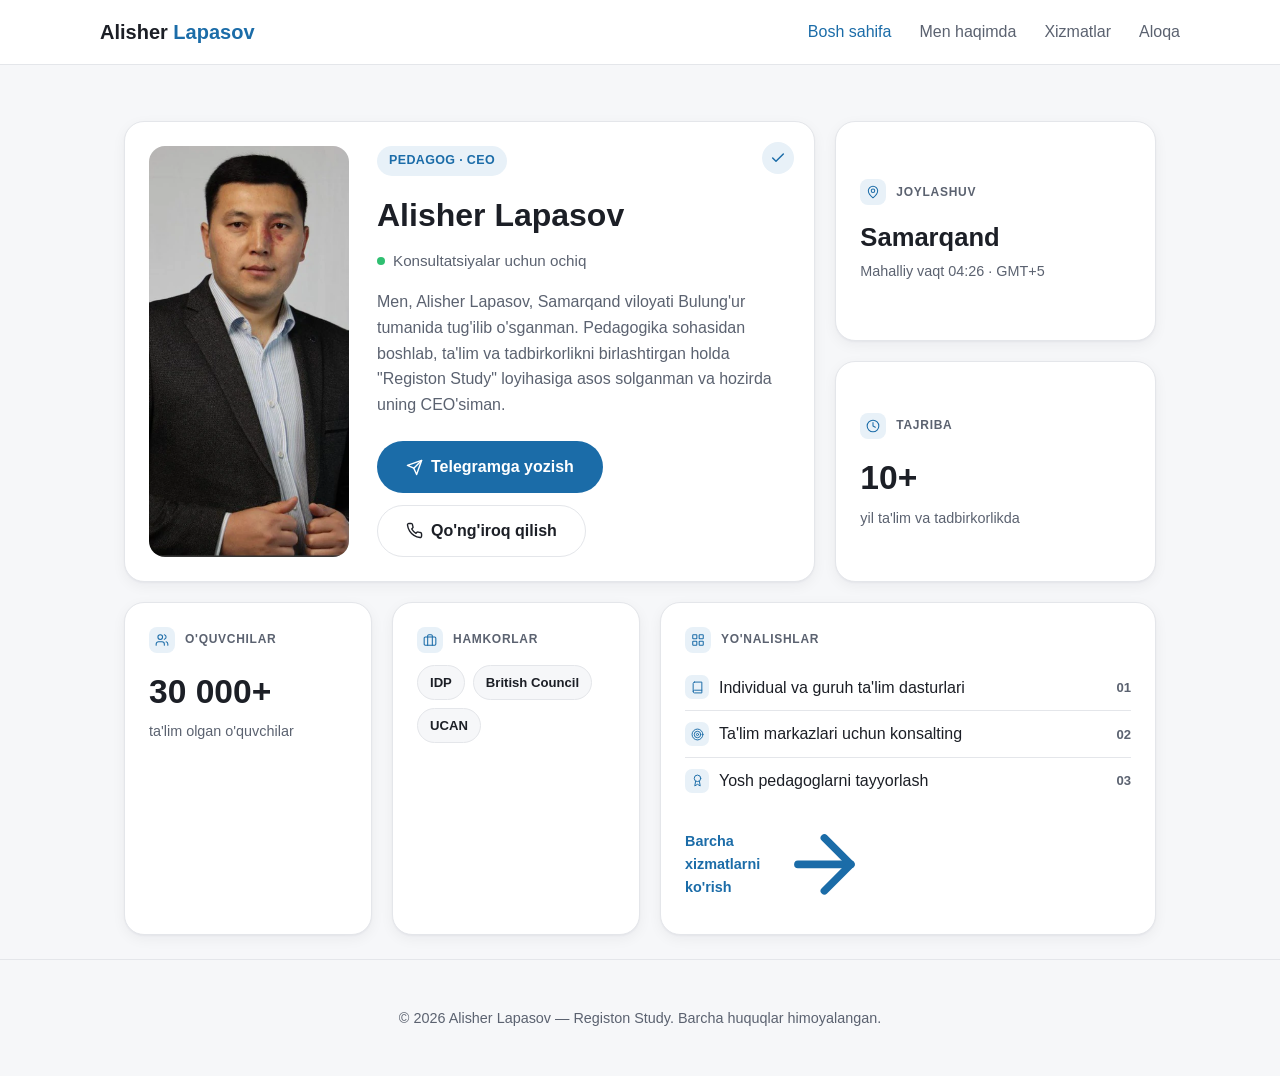
==== index.html @ f61ed065 "Initial commit: Alisher Lapasov portfolio sayti" ====
<!DOCTYPE html>
<html lang="uz">
<head>
  <meta charset="UTF-8" />
  <meta name="viewport" content="width=device-width, initial-scale=1.0" />
  <title>Alisher Lapasov — Registon Study</title>
  <meta name="description" content="Alisher Lapasov — Pedagogdan chiqqan CEO, Registon Study loyihasi asoschisi." />
  <link rel="stylesheet" href="css/style.css" />
</head>
<body>
  <header class="site-header">
    <nav class="container nav">
      <a class="brand" href="index.html">Alisher <span>Lapasov</span></a>
      <button class="nav-toggle" aria-label="Menyu">
        <svg class="icon" viewBox="0 0 24 24" fill="none" stroke="currentColor" stroke-width="2" stroke-linecap="round"><line x1="3" y1="6" x2="21" y2="6"/><line x1="3" y1="12" x2="21" y2="12"/><line x1="3" y1="18" x2="21" y2="18"/></svg>
      </button>
      <ul class="nav-links">
        <li><a href="index.html" class="active">Bosh sahifa</a></li>
        <li><a href="about.html">Men haqimda</a></li>
        <li><a href="services.html">Xizmatlar</a></li>
        <li><a href="contact.html">Aloqa</a></li>
      </ul>
    </nav>
  </header>

  <main>
    <section class="bento-section">
      <div class="container">
        <div class="bento-top">
          <div class="bento-card profile-card">
            <div class="verified-badge">
              <svg viewBox="0 0 24 24" fill="none" stroke="currentColor" stroke-width="2.2" stroke-linecap="round" stroke-linejoin="round"><polyline points="20 6 9 17 4 12"/></svg>
            </div>
            <div class="profile-photo">
              <img src="images/alisher-lapasov.webp" alt="Alisher Lapasov" />
            </div>
            <div class="profile-body">
              <span class="role-pill">Pedagog &middot; CEO</span>
              <h1>Alisher Lapasov</h1>
              <div class="status-line">
                <span class="status-dot"></span>
                Konsultatsiyalar uchun ochiq
              </div>
              <p class="bio">
                Men, Alisher Lapasov, Samarqand viloyati Bulung'ur tumanida tug'ilib o'sganman.
                Pedagogika sohasidan boshlab, ta'lim va tadbirkorlikni birlashtirgan holda
                "Registon Study" loyihasiga asos solganman va hozirda uning CEO'siman.
              </p>
              <div class="profile-actions">
                <a class="btn btn-primary" href="https://t.me/alisherlapasov" target="_blank" rel="noopener">
                  <svg viewBox="0 0 24 24" fill="none" stroke="currentColor" stroke-width="2" stroke-linecap="round" stroke-linejoin="round"><line x1="22" y1="2" x2="11" y2="13"/><polygon points="22 2 15 22 11 13 2 9 22 2"/></svg>
                  Telegramga yozish
                </a>
                <a class="btn btn-secondary" href="tel:+998770442700">
                  <svg viewBox="0 0 24 24" fill="none" stroke="currentColor" stroke-width="2" stroke-linecap="round" stroke-linejoin="round"><path d="M22 16.92v3a2 2 0 0 1-2.18 2 19.79 19.79 0 0 1-8.63-3.07 19.5 19.5 0 0 1-6-6 19.79 19.79 0 0 1-3.07-8.67A2 2 0 0 1 4.11 2h3a2 2 0 0 1 2 1.72c.127.96.361 1.903.7 2.81a2 2 0 0 1-.45 2.11L8.09 9.91a16 16 0 0 0 6 6l1.27-1.27a2 2 0 0 1 2.11-.45c.907.339 1.85.573 2.81.7A2 2 0 0 1 22 16.92z"/></svg>
                  Qo'ng'iroq qilish
                </a>
              </div>
            </div>
          </div>

          <div class="side-stack">
            <div class="bento-card">
              <div class="eyebrow-label">
                <span class="icon-wrap">
                  <svg viewBox="0 0 24 24" fill="none" stroke="currentColor" stroke-width="1.8" stroke-linecap="round" stroke-linejoin="round"><path d="M20 10c0 6-8 12-8 12s-8-6-8-12a8 8 0 0 1 16 0z"/><circle cx="12" cy="10" r="3"/></svg>
                </span>
                Joylashuv
              </div>
              <div class="time-value">Samarqand</div>
              <div class="stat-desc">Mahalliy vaqt <span id="local-time">--:--</span> &middot; GMT+5</div>
            </div>

            <div class="bento-card">
              <div class="eyebrow-label">
                <span class="icon-wrap">
                  <svg viewBox="0 0 24 24" fill="none" stroke="currentColor" stroke-width="1.8" stroke-linecap="round" stroke-linejoin="round"><circle cx="12" cy="12" r="10"/><polyline points="12 6 12 12 16 14"/></svg>
                </span>
                Tajriba
              </div>
              <div class="stat-value">10+</div>
              <div class="stat-desc">yil ta'lim va tadbirkorlikda</div>
            </div>
          </div>
        </div>

        <div class="bento-bottom">
          <div class="bento-card">
            <div class="eyebrow-label">
              <span class="icon-wrap">
                <svg viewBox="0 0 24 24" fill="none" stroke="currentColor" stroke-width="1.8" stroke-linecap="round" stroke-linejoin="round"><path d="M16 21v-2a4 4 0 0 0-4-4H6a4 4 0 0 0-4 4v2"/><circle cx="9" cy="7" r="4"/><path d="M22 21v-2a4 4 0 0 0-3-3.87"/><path d="M16 3.13a4 4 0 0 1 0 7.75"/></svg>
              </span>
              O'quvchilar
            </div>
            <div class="stat-value">30 000+</div>
            <div class="stat-desc">ta'lim olgan o'quvchilar</div>
          </div>

          <div class="bento-card">
            <div class="eyebrow-label">
              <span class="icon-wrap">
                <svg viewBox="0 0 24 24" fill="none" stroke="currentColor" stroke-width="1.8" stroke-linecap="round" stroke-linejoin="round"><rect x="2" y="7" width="20" height="14" rx="2"/><path d="M16 21V5a2 2 0 0 0-2-2h-4a2 2 0 0 0-2 2v16"/></svg>
              </span>
              Hamkorlar
            </div>
            <div class="partner-chips">
              <span>IDP</span>
              <span>British Council</span>
              <span>UCAN</span>
            </div>
          </div>

          <div class="bento-card directions-card">
            <div class="eyebrow-label">
              <span class="icon-wrap">
                <svg viewBox="0 0 24 24" fill="none" stroke="currentColor" stroke-width="1.8" stroke-linecap="round" stroke-linejoin="round"><rect x="3" y="3" width="7" height="7" rx="1"/><rect x="14" y="3" width="7" height="7" rx="1"/><rect x="3" y="14" width="7" height="7" rx="1"/><rect x="14" y="14" width="7" height="7" rx="1"/></svg>
              </span>
              Yo'nalishlar
            </div>
            <ul class="directions-list">
              <li>
                <span class="dir-text">
                  <span class="dir-icon">
                    <svg viewBox="0 0 24 24" fill="none" stroke="currentColor" stroke-width="1.8" stroke-linecap="round" stroke-linejoin="round"><path d="M4 19.5A2.5 2.5 0 0 1 6.5 17H20"/><path d="M6.5 2H20v20H6.5A2.5 2.5 0 0 1 4 19.5v-15A2.5 2.5 0 0 1 6.5 2z"/></svg>
                  </span>
                  Individual va guruh ta'lim dasturlari
                </span>
                <span class="dir-num">01</span>
              </li>
              <li>
                <span class="dir-text">
                  <span class="dir-icon">
                    <svg viewBox="0 0 24 24" fill="none" stroke="currentColor" stroke-width="1.8" stroke-linecap="round" stroke-linejoin="round"><circle cx="12" cy="12" r="10"/><circle cx="12" cy="12" r="6"/><circle cx="12" cy="12" r="2"/></svg>
                  </span>
                  Ta'lim markazlari uchun konsalting
                </span>
                <span class="dir-num">02</span>
              </li>
              <li>
                <span class="dir-text">
                  <span class="dir-icon">
                    <svg viewBox="0 0 24 24" fill="none" stroke="currentColor" stroke-width="1.8" stroke-linecap="round" stroke-linejoin="round"><circle cx="12" cy="8" r="6"/><path d="M15.5 13.5 17 22l-5-3-5 3 1.5-8.5"/></svg>
                  </span>
                  Yosh pedagoglarni tayyorlash
                </span>
                <span class="dir-num">03</span>
              </li>
            </ul>
            <a class="bento-more" href="services.html">
              Barcha xizmatlarni ko'rish
              <svg viewBox="0 0 24 24" fill="none" stroke="currentColor" stroke-width="2" stroke-linecap="round" stroke-linejoin="round"><line x1="5" y1="12" x2="19" y2="12"/><polyline points="12 5 19 12 12 19"/></svg>
            </a>
          </div>
        </div>
      </div>
    </section>
  </main>

  <footer class="site-footer">
    <div class="container">
      <p>&copy; 2026 Alisher Lapasov — Registon Study. Barcha huquqlar himoyalangan.</p>
    </div>
  </footer>

  <script src="js/script.js"></script>
</body>
</html>
---- css/style.css ----
:root {
  --bg: #ffffff;
  --bg-soft: #f6f7f9;
  --text: #1c1f26;
  --text-muted: #5b6270;
  --accent: #1b6ca8;
  --accent-soft: #e8f1f8;
  --border: #e4e6ea;
  --radius: 12px;
  --max-width: 1080px;
}

* {
  box-sizing: border-box;
}

html, body {
  margin: 0;
  padding: 0;
}

body {
  font-family: "Segoe UI", -apple-system, BlinkMacSystemFont, Roboto, Arial, sans-serif;
  background: var(--bg-soft);
  color: var(--text);
  line-height: 1.6;
}

a {
  color: var(--accent);
  text-decoration: none;
}

img {
  max-width: 100%;
  display: block;
}

.container {
  max-width: var(--max-width);
  margin: 0 auto;
  padding: 0 24px;
}

/* Header / nav */
.site-header {
  border-bottom: 1px solid var(--border);
  position: sticky;
  top: 0;
  background: rgba(255, 255, 255, 0.95);
  backdrop-filter: blur(6px);
  z-index: 100;
}

.nav {
  display: flex;
  align-items: center;
  justify-content: space-between;
  padding: 16px 0;
}

.brand {
  font-weight: 700;
  font-size: 1.25rem;
  color: var(--text);
}

.brand span {
  color: var(--accent);
}

.nav-links {
  display: flex;
  gap: 28px;
  list-style: none;
  margin: 0;
  padding: 0;
}

.nav-links a {
  color: var(--text-muted);
  font-weight: 500;
  transition: color 0.2s;
}

.nav-links a:hover,
.nav-links a.active {
  color: var(--accent);
}

.nav-toggle {
  display: none;
  align-items: center;
  justify-content: center;
  background: none;
  border: none;
  cursor: pointer;
  color: var(--text);
  padding: 4px;
}

.icon {
  width: 22px;
  height: 22px;
  flex-shrink: 0;
}

/* Hero */
.hero {
  padding: 96px 0 72px;
  text-align: center;
}

.hero-eyebrow {
  display: inline-block;
  background: var(--accent-soft);
  color: var(--accent);
  font-weight: 600;
  font-size: 0.85rem;
  padding: 6px 14px;
  border-radius: 999px;
  margin-bottom: 20px;
}

.hero h1 {
  font-size: clamp(2.2rem, 5vw, 3.4rem);
  margin: 0 0 12px;
  letter-spacing: -0.02em;
}

.hero .subtitle {
  font-size: 1.25rem;
  color: var(--text-muted);
  margin-bottom: 32px;
}

.hero-actions {
  display: flex;
  gap: 16px;
  justify-content: center;
  flex-wrap: wrap;
}

.btn {
  display: inline-flex;
  align-items: center;
  gap: 8px;
  padding: 12px 28px;
  border-radius: 999px;
  font-weight: 600;
  border: 1px solid transparent;
  cursor: pointer;
  transition: transform 0.15s, box-shadow 0.15s;
}

.btn svg {
  width: 17px;
  height: 17px;
}

.btn-primary {
  background: var(--accent);
  color: #fff;
}

.btn-secondary {
  background: var(--bg);
  color: var(--text);
  border-color: var(--border);
}

.btn:hover {
  transform: translateY(-2px);
  box-shadow: 0 8px 20px rgba(27, 108, 168, 0.15);
}

/* Bento dashboard */
.bento-section {
  padding: 56px 0 24px;
}

.bento-top {
  display: flex;
  gap: 20px;
  align-items: stretch;
}

.bento-card {
  background: var(--bg);
  border: 1px solid var(--border);
  border-radius: 20px;
  padding: 24px;
  box-shadow: 0 1px 2px rgba(16, 24, 40, 0.04), 0 4px 14px rgba(16, 24, 40, 0.05);
}

.profile-card {
  flex: 2;
  display: flex;
  gap: 28px;
  position: relative;
}

.verified-badge {
  position: absolute;
  top: 20px;
  right: 20px;
  width: 32px;
  height: 32px;
  border-radius: 50%;
  background: var(--accent-soft);
  color: var(--accent);
  display: flex;
  align-items: center;
  justify-content: center;
}

.verified-badge svg {
  width: 16px;
  height: 16px;
}

.profile-photo {
  width: 200px;
  flex-shrink: 0;
  border-radius: 16px;
  overflow: hidden;
  background: var(--accent-soft);
}

.profile-photo img {
  width: 100%;
  height: 100%;
  object-fit: cover;
  display: block;
}

.profile-body {
  flex: 1;
  min-width: 0;
}

.role-pill {
  display: inline-block;
  background: var(--accent-soft);
  color: var(--accent);
  font-weight: 600;
  font-size: 0.78rem;
  padding: 5px 12px;
  border-radius: 999px;
  letter-spacing: 0.03em;
  text-transform: uppercase;
  margin-bottom: 14px;
}

.profile-body h1 {
  margin: 0 0 8px;
  font-size: 2rem;
}

.status-line {
  display: flex;
  align-items: center;
  gap: 8px;
  color: var(--text-muted);
  font-weight: 500;
  margin-bottom: 16px;
  font-size: 0.95rem;
}

.status-dot {
  width: 8px;
  height: 8px;
  border-radius: 50%;
  background: #2fbf71;
  flex-shrink: 0;
}

.profile-body .bio {
  color: var(--text-muted);
  margin-bottom: 24px;
}

.profile-actions {
  display: flex;
  gap: 12px;
  flex-wrap: wrap;
}

.side-stack {
  flex: 1;
  display: flex;
  flex-direction: column;
  gap: 20px;
}

.side-stack .bento-card {
  flex: 1;
  display: flex;
  flex-direction: column;
  justify-content: center;
}

.eyebrow-label {
  display: flex;
  align-items: center;
  gap: 10px;
  font-size: 0.75rem;
  font-weight: 700;
  letter-spacing: 0.06em;
  color: var(--text-muted);
  text-transform: uppercase;
  margin-bottom: 12px;
}

.eyebrow-label .icon-wrap {
  width: 26px;
  height: 26px;
  border-radius: 8px;
  background: var(--accent-soft);
  color: var(--accent);
  display: flex;
  align-items: center;
  justify-content: center;
  flex-shrink: 0;
}

.eyebrow-label .icon-wrap svg {
  width: 14px;
  height: 14px;
}

.time-value {
  font-size: 1.6rem;
  font-weight: 700;
  margin-bottom: 2px;
}

.stat-value {
  font-size: 2.1rem;
  font-weight: 700;
  margin-bottom: 2px;
}

.stat-desc {
  color: var(--text-muted);
  font-size: 0.9rem;
}

.bento-bottom {
  display: grid;
  grid-template-columns: 1fr 1fr 2fr;
  gap: 20px;
  margin-top: 20px;
}

.partner-chips {
  display: flex;
  flex-wrap: wrap;
  gap: 8px;
  margin-top: 4px;
}

.partner-chips span {
  background: var(--bg-soft);
  border: 1px solid var(--border);
  padding: 6px 12px;
  border-radius: 999px;
  font-size: 0.82rem;
  font-weight: 600;
  color: var(--text);
}

.directions-list {
  list-style: none;
  margin: 4px 0 0;
  padding: 0;
}

.directions-list li {
  display: flex;
  align-items: center;
  justify-content: space-between;
  gap: 12px;
  padding: 10px 0;
  border-bottom: 1px solid var(--border);
}

.directions-list li:last-child {
  border-bottom: none;
}

.dir-text {
  display: flex;
  align-items: center;
  gap: 10px;
  font-weight: 500;
}

.dir-icon {
  width: 24px;
  height: 24px;
  border-radius: 7px;
  background: var(--accent-soft);
  color: var(--accent);
  display: flex;
  align-items: center;
  justify-content: center;
  flex-shrink: 0;
}

.dir-icon svg {
  width: 13px;
  height: 13px;
}

.dir-num {
  color: var(--text-muted);
  font-weight: 700;
  font-size: 0.82rem;
  flex-shrink: 0;
}

.bento-more {
  display: inline-flex;
  align-items: center;
  gap: 6px;
  margin-top: 16px;
  font-weight: 600;
  font-size: 0.9rem;
}

@media (max-width: 900px) {
  .bento-top {
    flex-direction: column;
  }

  .bento-bottom {
    grid-template-columns: 1fr 1fr;
  }

  .directions-card {
    grid-column: span 2;
  }
}

@media (max-width: 600px) {
  .profile-card {
    flex-direction: column;
  }

  .profile-photo {
    width: 100%;
    height: 220px;
  }

  .bento-bottom {
    grid-template-columns: 1fr;
  }

  .directions-card {
    grid-column: span 1;
  }
}

/* Sections */
section {
  padding: 64px 0;
}

.section-title {
  font-size: 2rem;
  margin-bottom: 8px;
  text-align: center;
}

.section-subtitle {
  text-align: center;
  color: var(--text-muted);
  max-width: 640px;
  margin: 0 auto 48px;
}

/* Cards grid */
.grid {
  display: grid;
  grid-template-columns: repeat(auto-fit, minmax(240px, 1fr));
  gap: 24px;
}

.card {
  background: var(--bg);
  border: 1px solid var(--border);
  border-radius: var(--radius);
  padding: 28px;
  box-shadow: 0 1px 2px rgba(16, 24, 40, 0.04), 0 4px 12px rgba(16, 24, 40, 0.05);
  transition: box-shadow 0.2s, transform 0.2s;
}

.card:hover {
  box-shadow: 0 16px 32px rgba(16, 24, 40, 0.09);
  transform: translateY(-3px);
}

.card-icon {
  width: 56px;
  height: 56px;
  border-radius: 14px;
  background: var(--accent-soft);
  color: var(--accent);
  display: flex;
  align-items: center;
  justify-content: center;
  margin-bottom: 16px;
}

.card-icon svg {
  width: 28px;
  height: 28px;
}

.card h3 {
  margin: 0 0 8px;
  font-size: 1.15rem;
}

.card p {
  color: var(--text-muted);
  margin: 0;
}

/* About page */
.about-grid {
  display: grid;
  grid-template-columns: 280px 1fr;
  gap: 48px;
  align-items: start;
}

.avatar-circle {
  width: 220px;
  height: 220px;
  border-radius: 50%;
  background: var(--accent-soft);
  color: var(--accent);
  display: flex;
  align-items: center;
  justify-content: center;
  font-size: 4rem;
  font-weight: 700;
  margin: 0 auto;
  overflow: hidden;
}

.avatar-circle img {
  width: 100%;
  height: 100%;
  object-fit: cover;
}

.hero-photo {
  width: 160px;
  height: 160px;
  border-radius: 50%;
  object-fit: cover;
  margin: 0 auto 24px;
  border: 3px solid var(--accent-soft);
}

.fact-list {
  list-style: none;
  padding: 0;
  margin: 24px 0;
}

.fact-list li {
  display: flex;
  align-items: center;
  gap: 14px;
  padding: 12px 0;
  border-bottom: 1px solid var(--border);
}

.fact-list li:last-child {
  border-bottom: none;
}

.fact-icon-wrap {
  width: 36px;
  height: 36px;
  border-radius: 10px;
  background: var(--accent-soft);
  color: var(--accent);
  display: flex;
  align-items: center;
  justify-content: center;
  flex-shrink: 0;
}

.fact-icon-wrap svg {
  width: 18px;
  height: 18px;
}

.fact-label {
  color: var(--text-muted);
  min-width: 140px;
  font-weight: 600;
}

/* Contact */
.contact-grid {
  display: grid;
  grid-template-columns: 1fr 1fr;
  gap: 40px;
}

.contact-info-list {
  list-style: none;
  padding: 0;
  margin: 24px 0;
}

.contact-info-list li {
  display: flex;
  gap: 14px;
  align-items: flex-start;
  padding: 14px 0;
  border-bottom: 1px solid var(--border);
}

.contact-info-list li:last-child {
  border-bottom: none;
}

.contact-icon {
  width: 44px;
  height: 44px;
  border-radius: 12px;
  background: var(--accent-soft);
  color: var(--accent);
  display: flex;
  align-items: center;
  justify-content: center;
  flex-shrink: 0;
}

.contact-icon svg {
  width: 20px;
  height: 20px;
}

form {
  display: flex;
  flex-direction: column;
  gap: 16px;
}

label {
  font-weight: 600;
  font-size: 0.9rem;
}

input,
textarea {
  padding: 12px 14px;
  border: 1px solid var(--border);
  border-radius: 8px;
  font-size: 1rem;
  font-family: inherit;
  background: var(--bg);
  color: var(--text);
}

input:focus,
textarea:focus {
  outline: none;
  border-color: var(--accent);
}

.form-status {
  font-size: 0.9rem;
  color: var(--accent);
  min-height: 20px;
}

/* Footer */
.site-footer {
  border-top: 1px solid var(--border);
  padding: 32px 0;
  text-align: center;
  color: var(--text-muted);
  font-size: 0.9rem;
}

/* Responsive */
@media (max-width: 760px) {
  .nav-links {
    position: absolute;
    top: 100%;
    left: 0;
    right: 0;
    background: var(--bg);
    flex-direction: column;
    padding: 16px 24px;
    border-bottom: 1px solid var(--border);
    display: none;
  }

  .nav-links.open {
    display: flex;
  }

  .nav-toggle {
    display: block;
  }

  .about-grid,
  .contact-grid {
    grid-template-columns: 1fr;
  }
}
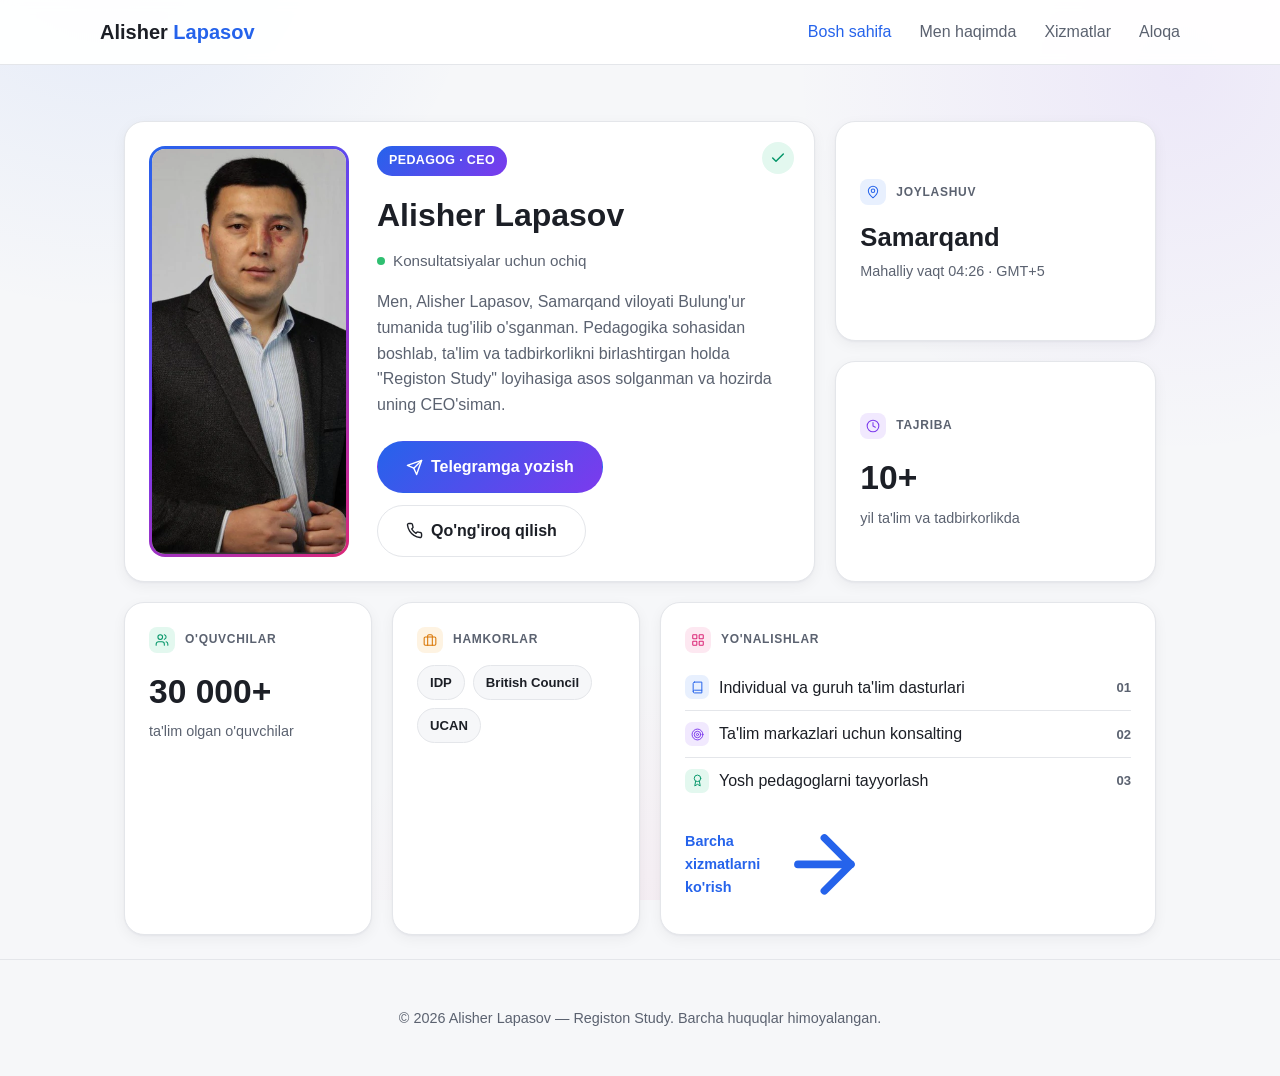
==== commit bf7af004: "Saytga rang-barang (colorful) dizayn qo'shildi" ====
--- a/index.html
+++ b/index.html
@@ -62,7 +62,7 @@
           <div class="side-stack">
             <div class="bento-card">
               <div class="eyebrow-label">
-                <span class="icon-wrap">
+                <span class="icon-wrap icon-blue">
                   <svg viewBox="0 0 24 24" fill="none" stroke="currentColor" stroke-width="1.8" stroke-linecap="round" stroke-linejoin="round"><path d="M20 10c0 6-8 12-8 12s-8-6-8-12a8 8 0 0 1 16 0z"/><circle cx="12" cy="10" r="3"/></svg>
                 </span>
                 Joylashuv
@@ -73,7 +73,7 @@
 
             <div class="bento-card">
               <div class="eyebrow-label">
-                <span class="icon-wrap">
+                <span class="icon-wrap icon-purple">
                   <svg viewBox="0 0 24 24" fill="none" stroke="currentColor" stroke-width="1.8" stroke-linecap="round" stroke-linejoin="round"><circle cx="12" cy="12" r="10"/><polyline points="12 6 12 12 16 14"/></svg>
                 </span>
                 Tajriba
@@ -87,7 +87,7 @@
         <div class="bento-bottom">
           <div class="bento-card">
             <div class="eyebrow-label">
-              <span class="icon-wrap">
+              <span class="icon-wrap icon-green">
                 <svg viewBox="0 0 24 24" fill="none" stroke="currentColor" stroke-width="1.8" stroke-linecap="round" stroke-linejoin="round"><path d="M16 21v-2a4 4 0 0 0-4-4H6a4 4 0 0 0-4 4v2"/><circle cx="9" cy="7" r="4"/><path d="M22 21v-2a4 4 0 0 0-3-3.87"/><path d="M16 3.13a4 4 0 0 1 0 7.75"/></svg>
               </span>
               O'quvchilar
@@ -98,7 +98,7 @@
 
           <div class="bento-card">
             <div class="eyebrow-label">
-              <span class="icon-wrap">
+              <span class="icon-wrap icon-amber">
                 <svg viewBox="0 0 24 24" fill="none" stroke="currentColor" stroke-width="1.8" stroke-linecap="round" stroke-linejoin="round"><rect x="2" y="7" width="20" height="14" rx="2"/><path d="M16 21V5a2 2 0 0 0-2-2h-4a2 2 0 0 0-2 2v16"/></svg>
               </span>
               Hamkorlar
@@ -112,7 +112,7 @@
 
           <div class="bento-card directions-card">
             <div class="eyebrow-label">
-              <span class="icon-wrap">
+              <span class="icon-wrap icon-pink">
                 <svg viewBox="0 0 24 24" fill="none" stroke="currentColor" stroke-width="1.8" stroke-linecap="round" stroke-linejoin="round"><rect x="3" y="3" width="7" height="7" rx="1"/><rect x="14" y="3" width="7" height="7" rx="1"/><rect x="3" y="14" width="7" height="7" rx="1"/><rect x="14" y="14" width="7" height="7" rx="1"/></svg>
               </span>
               Yo'nalishlar
@@ -120,7 +120,7 @@
             <ul class="directions-list">
               <li>
                 <span class="dir-text">
-                  <span class="dir-icon">
+                  <span class="dir-icon icon-blue">
                     <svg viewBox="0 0 24 24" fill="none" stroke="currentColor" stroke-width="1.8" stroke-linecap="round" stroke-linejoin="round"><path d="M4 19.5A2.5 2.5 0 0 1 6.5 17H20"/><path d="M6.5 2H20v20H6.5A2.5 2.5 0 0 1 4 19.5v-15A2.5 2.5 0 0 1 6.5 2z"/></svg>
                   </span>
                   Individual va guruh ta'lim dasturlari
@@ -129,7 +129,7 @@
               </li>
               <li>
                 <span class="dir-text">
-                  <span class="dir-icon">
+                  <span class="dir-icon icon-purple">
                     <svg viewBox="0 0 24 24" fill="none" stroke="currentColor" stroke-width="1.8" stroke-linecap="round" stroke-linejoin="round"><circle cx="12" cy="12" r="10"/><circle cx="12" cy="12" r="6"/><circle cx="12" cy="12" r="2"/></svg>
                   </span>
                   Ta'lim markazlari uchun konsalting
@@ -138,7 +138,7 @@
               </li>
               <li>
                 <span class="dir-text">
-                  <span class="dir-icon">
+                  <span class="dir-icon icon-green">
                     <svg viewBox="0 0 24 24" fill="none" stroke="currentColor" stroke-width="1.8" stroke-linecap="round" stroke-linejoin="round"><circle cx="12" cy="8" r="6"/><path d="M15.5 13.5 17 22l-5-3-5 3 1.5-8.5"/></svg>
                   </span>
                   Yosh pedagoglarni tayyorlash
--- a/css/style.css
+++ b/css/style.css
@@ -3,11 +3,22 @@
   --bg-soft: #f6f7f9;
   --text: #1c1f26;
   --text-muted: #5b6270;
-  --accent: #1b6ca8;
-  --accent-soft: #e8f1f8;
+  --accent: #2563eb;
+  --accent-soft: #e8f0fe;
   --border: #e4e6ea;
   --radius: 12px;
   --max-width: 1080px;
+
+  --c-blue: #2563eb;
+  --c-blue-soft: #e8f0fe;
+  --c-purple: #7c3aed;
+  --c-purple-soft: #f1e9fe;
+  --c-green: #059669;
+  --c-green-soft: #e3f8ef;
+  --c-amber: #d97706;
+  --c-amber-soft: #fef3e2;
+  --c-pink: #db2777;
+  --c-pink-soft: #fde8f1;
 }
 
 * {
@@ -21,9 +32,39 @@
 
 body {
   font-family: "Segoe UI", -apple-system, BlinkMacSystemFont, Roboto, Arial, sans-serif;
-  background: var(--bg-soft);
+  background-color: var(--bg-soft);
+  background-image:
+    radial-gradient(640px circle at 8% -8%, rgba(37, 99, 235, 0.09), transparent 60%),
+    radial-gradient(640px circle at 92% 8%, rgba(124, 58, 237, 0.08), transparent 60%),
+    radial-gradient(560px circle at 50% 110%, rgba(219, 39, 119, 0.06), transparent 60%);
+  background-attachment: fixed;
   color: var(--text);
   line-height: 1.6;
+}
+
+.icon-blue {
+  background: var(--c-blue-soft) !important;
+  color: var(--c-blue) !important;
+}
+
+.icon-purple {
+  background: var(--c-purple-soft) !important;
+  color: var(--c-purple) !important;
+}
+
+.icon-green {
+  background: var(--c-green-soft) !important;
+  color: var(--c-green) !important;
+}
+
+.icon-amber {
+  background: var(--c-amber-soft) !important;
+  color: var(--c-amber) !important;
+}
+
+.icon-pink {
+  background: var(--c-pink-soft) !important;
+  color: var(--c-pink) !important;
 }
 
 a {
@@ -159,7 +200,7 @@
 }
 
 .btn-primary {
-  background: var(--accent);
+  background: linear-gradient(135deg, var(--c-blue), var(--c-purple));
   color: #fff;
 }
 
@@ -207,8 +248,8 @@
   width: 32px;
   height: 32px;
   border-radius: 50%;
-  background: var(--accent-soft);
-  color: var(--accent);
+  background: var(--c-green-soft);
+  color: var(--c-green);
   display: flex;
   align-items: center;
   justify-content: center;
@@ -225,6 +266,10 @@
   border-radius: 16px;
   overflow: hidden;
   background: var(--accent-soft);
+  border: 3px solid transparent;
+  background-image: linear-gradient(var(--bg), var(--bg)), linear-gradient(135deg, var(--c-blue), var(--c-purple), var(--c-pink));
+  background-origin: border-box;
+  background-clip: padding-box, border-box;
 }
 
 .profile-photo img {
@@ -241,8 +286,8 @@
 
 .role-pill {
   display: inline-block;
-  background: var(--accent-soft);
-  color: var(--accent);
+  background: linear-gradient(135deg, var(--c-blue), var(--c-purple));
+  color: #fff;
   font-weight: 600;
   font-size: 0.78rem;
   padding: 5px 12px;
@@ -549,6 +594,10 @@
   font-weight: 700;
   margin: 0 auto;
   overflow: hidden;
+  border: 4px solid transparent;
+  background-image: linear-gradient(var(--bg), var(--bg)), linear-gradient(135deg, var(--c-blue), var(--c-purple), var(--c-pink));
+  background-origin: border-box;
+  background-clip: padding-box, border-box;
 }
 
 .avatar-circle img {
